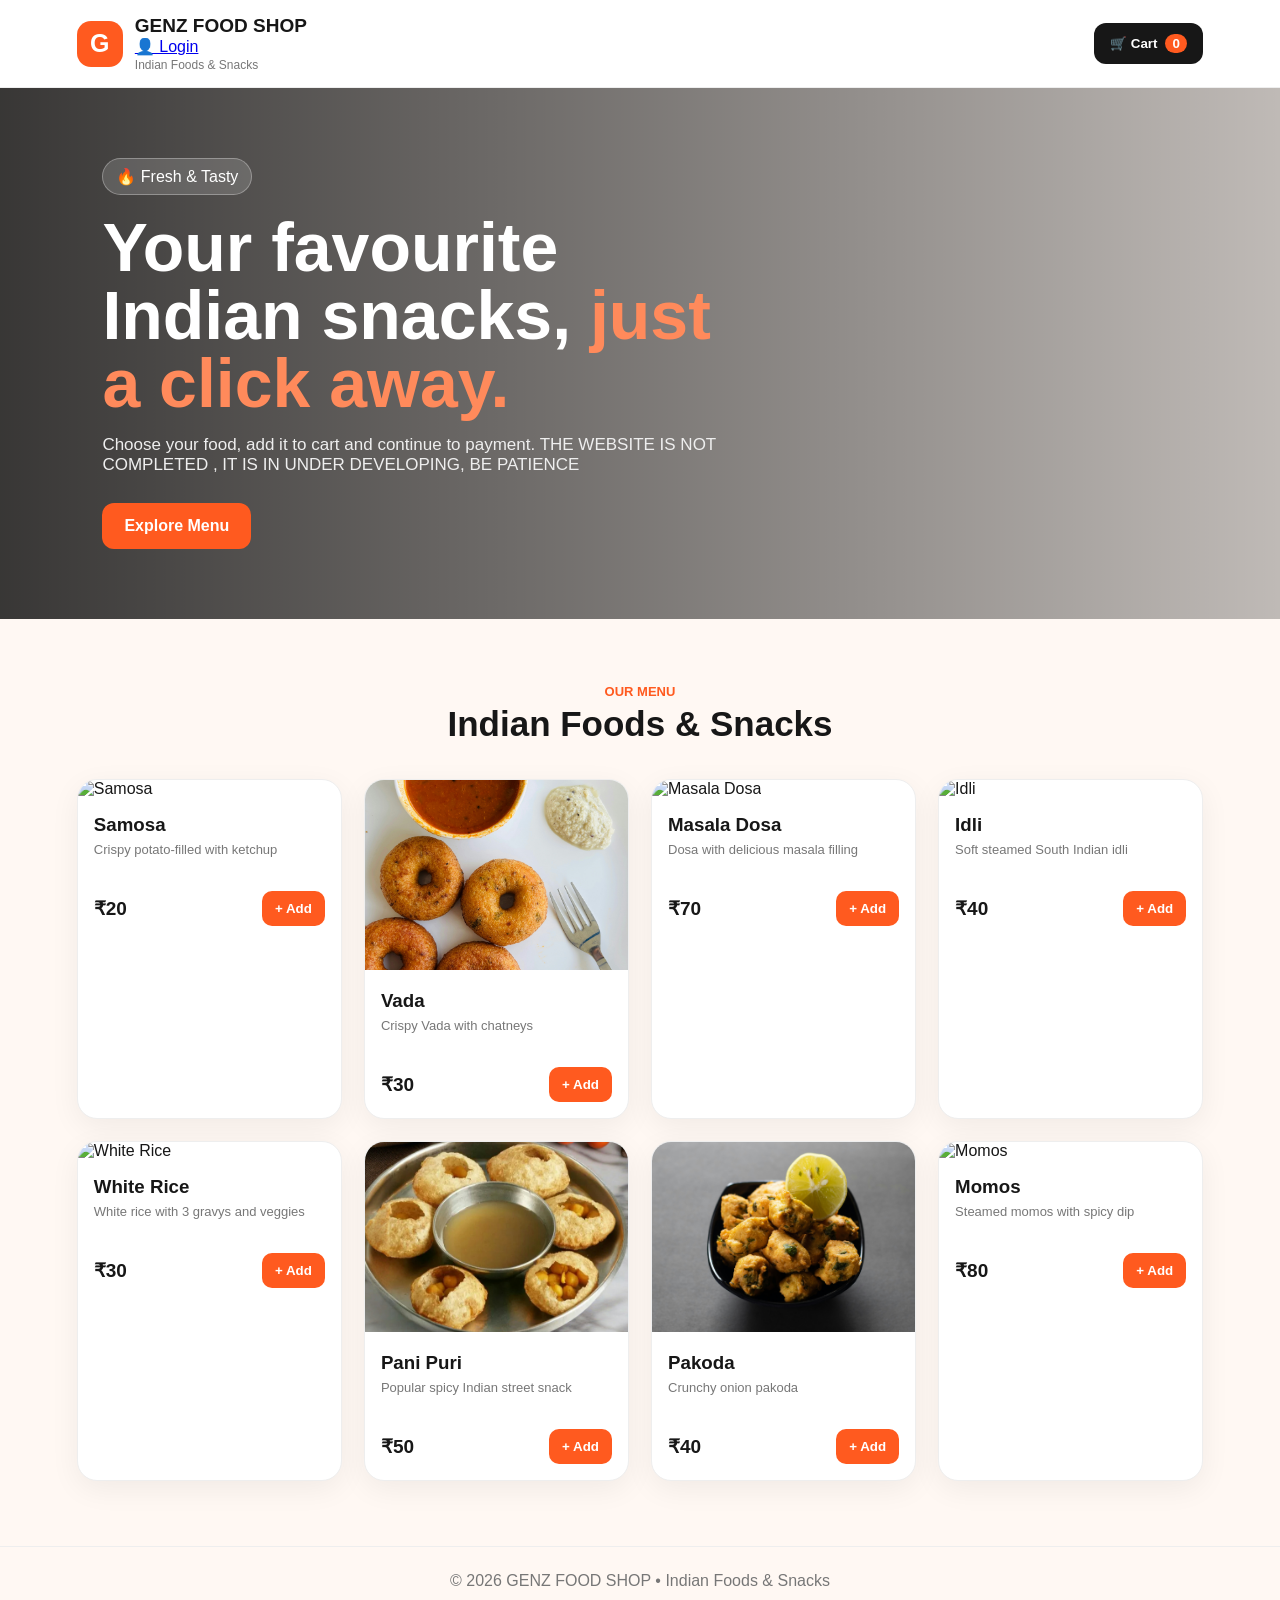
==== index.html @ d89b2d64 "Update index.html" ====
<!DOCTYPE html>
<html lang="en">
<head>
  <meta charset="UTF-8">
  <meta name="viewport" content="width=device-width, initial-scale=1.0">
  <title>GENZ FOOD SHOP</title>
  <link rel="stylesheet" href="style.css">
</head>
<body>
  <header class="header">
    <div class="brand">
      <div class="logo">G</div>
      <div>
        <h1>GENZ FOOD SHOP</h1>
<a href="login.html" class="login-btn">👤 Login</a>
        <p>Indian Foods & Snacks</p>
      </div>
    </div>
    <button class="cart-btn" onclick="openCart()">🛒 Cart <span id="cartCount">0</span></button>
  </header>

  <main>
    <section class="hero">
      <div>
        <span class="tag">🔥 Fresh & Tasty</span>
        <h2>Your favourite Indian snacks, <span>just a click away.</span></h2>
        <p>Choose your food, add it to cart and continue to payment. THE WEBSITE IS NOT COMPLETED , IT IS IN UNDER DEVELOPING, BE PATIENCE</p>
        <a href="#menu" class="hero-btn">Explore Menu</a>
      </div>
    </section>

    <section id="menu" class="menu-section">
      <div class="section-title">
        <p>OUR MENU</p>
        <h2>Indian Foods & Snacks</h2>
      </div>
      <div id="foodGrid" class="food-grid"></div>
    </section>
  </main>

  <div id="cartModal" class="modal">
    <div class="modal-content">
      <button class="close" onclick="closeCart()">×</button>
      <h2>Your Cart</h2>
      <div id="cartItems"></div>
      <div class="cart-footer">
        <strong>Total: ₹<span id="cartTotal">0</span></strong>
        <button class="checkout-btn" onclick="goToPayment()">Proceed to Payment →</button>
      </div>
    </div>
  </div>

  <footer>
    <p>© 2026 GENZ FOOD SHOP • Indian Foods & Snacks</p>
  </footer>

  <script src="script.js"></script>
</body>
</html>
---- style.css ----
* {
  margin: 0;
  padding: 0;
  box-sizing: border-box;
}

:root {
  --primary: #ff5a1f;
  --dark: #171717;
  --light: #fff8f3;
  --card: #ffffff;
  --muted: #777;
}

html { scroll-behavior: smooth; }

body {
  font-family: Arial, Helvetica, sans-serif;
  background: var(--light);
  color: var(--dark);
}

.header {
  position: sticky;
  top: 0;
  z-index: 20;
  display: flex;
  align-items: center;
  justify-content: space-between;
  padding: 15px 6%;
  background: rgba(255,255,255,.96);
  border-bottom: 1px solid #eee;
  backdrop-filter: blur(10px);
}

.brand {
  display: flex;
  align-items: center;
  gap: 12px;
}

.logo {
  width: 46px;
  height: 46px;
  display: grid;
  place-items: center;
  border-radius: 14px;
  background: var(--primary);
  color: white;
  font-size: 25px;
  font-weight: 900;
}

.brand h1 { font-size: 19px; }
.brand p { color: var(--muted); font-size: 12px; margin-top: 2px; }

.cart-btn, .hero-btn, .add-btn, .checkout-btn {
  border: 0;
  cursor: pointer;
  font-weight: 700;
}

.cart-btn {
  background: var(--dark);
  color: white;
  padding: 11px 16px;
  border-radius: 12px;
}

.cart-btn span {
  display: inline-block;
  min-width: 22px;
  padding: 2px 6px;
  margin-left: 4px;
  border-radius: 20px;
  background: var(--primary);
}

.hero {
  min-height: 430px;
  padding: 70px 8%;
  display: flex;
  align-items: center;
  background:
    linear-gradient(90deg, rgba(0,0,0,.78), rgba(0,0,0,.25)),
    url("https://images.unsplash.com/photo-1601050690597-df0568f70950?auto=format&fit=crop&w=1600&q=80")
    center/cover;
  color: white;
}

.hero > div { max-width: 650px; }

.tag {
  display: inline-block;
  background: rgba(255,255,255,.15);
  border: 1px solid rgba(255,255,255,.3);
  padding: 8px 13px;
  border-radius: 30px;
  margin-bottom: 18px;
}

.hero h2 {
  font-size: clamp(38px, 6vw, 68px);
  line-height: 1;
  margin-bottom: 18px;
}

.hero h2 span { color: #ff8a5b; }

.hero p {
  color: #eee;
  font-size: 17px;
  margin-bottom: 28px;
}

.hero-btn {
  display: inline-block;
  padding: 14px 22px;
  border-radius: 12px;
  background: var(--primary);
  color: white;
  text-decoration: none;
}

.menu-section {
  padding: 65px 6%;
}

.section-title { text-align: center; margin-bottom: 35px; }
.section-title p { color: var(--primary); font-weight: 800; font-size: 13px; }
.section-title h2 { font-size: 35px; margin-top: 5px; }

.food-grid {
  display: grid;
  grid-template-columns: repeat(auto-fit, minmax(220px, 1fr));
  gap: 22px;
  max-width: 1200px;
  margin: auto;
}

.food-card {
  overflow: hidden;
  background: var(--card);
  border: 1px solid #eee;
  border-radius: 20px;
  box-shadow: 0 8px 30px rgba(0,0,0,.06);
}

.food-card img {
  width: 100%;
  height: 190px;
  object-fit: cover;
}

.food-info { padding: 16px; }
.food-info h3 { margin-bottom: 6px; }
.food-info p { color: var(--muted); font-size: 13px; min-height: 34px; }

.food-bottom {
  display: flex;
  align-items: center;
  justify-content: space-between;
  margin-top: 15px;
}

.price { font-size: 19px; font-weight: 800; }

.add-btn {
  padding: 10px 13px;
  background: var(--primary);
  color: white;
  border-radius: 10px;
}

.modal {
  display: none;
  position: fixed;
  inset: 0;
  z-index: 50;
  background: rgba(0,0,0,.6);
  padding: 20px;
}

.modal-content {
  position: relative;
  max-width: 600px;
  max-height: 90vh;
  overflow: auto;
  margin: 5vh auto;
  background: white;
  border-radius: 22px;
  padding: 25px;
}

.close {
  position: absolute;
  right: 18px;
  top: 12px;
  border: 0;
  background: none;
  font-size: 32px;
  cursor: pointer;
}

.modal-content h2 { margin-bottom: 20px; }

.cart-item {
  display: flex;
  align-items: center;
  gap: 12px;
  padding: 13px 0;
  border-bottom: 1px solid #eee;
}

.cart-item img {
  width: 65px;
  height: 65px;
  object-fit: cover;
  border-radius: 12px;
}

.cart-info { flex: 1; }
.cart-info h3 { font-size: 15px; }
.cart-info p { color: var(--muted); font-size: 13px; margin-top: 4px; }

.qty {
  display: flex;
  align-items: center;
  gap: 8px;
}

.qty button {
  width: 30px;
  height: 30px;
  border: 0;
  border-radius: 8px;
  background: #eee;
  cursor: pointer;
  font-size: 18px;
}

.remove {
  color: #d22;
  background: none !important;
  font-size: 13px !important;
  width: auto !important;
}

.cart-footer {
  margin-top: 20px;
  display: flex;
  gap: 15px;
  align-items: center;
  justify-content: space-between;
  flex-wrap: wrap;
}

.cart-footer strong { font-size: 20px; }

.checkout-btn {
  padding: 13px 18px;
  background: var(--dark);
  color: white;
  border-radius: 11px;
}

.empty {
  text-align: center;
  color: var(--muted);
  padding: 30px 0;
}

footer {
  padding: 25px;
  text-align: center;
  color: #777;
  border-top: 1px solid #eee;
}

@media (max-width: 600px) {
  .header { padding: 12px 4%; }
  .brand h1 { font-size: 15px; }
  .brand p { font-size: 10px; }
  .cart-btn { padding: 9px 11px; }
  .hero { min-height: 430px; padding: 55px 7%; }
  .menu-section { padding: 45px 5%; }
  .section-title h2 { font-size: 28px; }
  .food-grid { grid-template-columns: repeat(2, 1fr); gap: 12px; }
  .food-card img { height: 140px; }
  .food-info { padding: 11px; }
  .food-info h3 { font-size: 15px; }
  .food-info p { font-size: 11px; }
  .food-bottom { align-items: flex-start; gap: 7px; flex-direction: column; }
  .add-btn { width: 100%; }
}
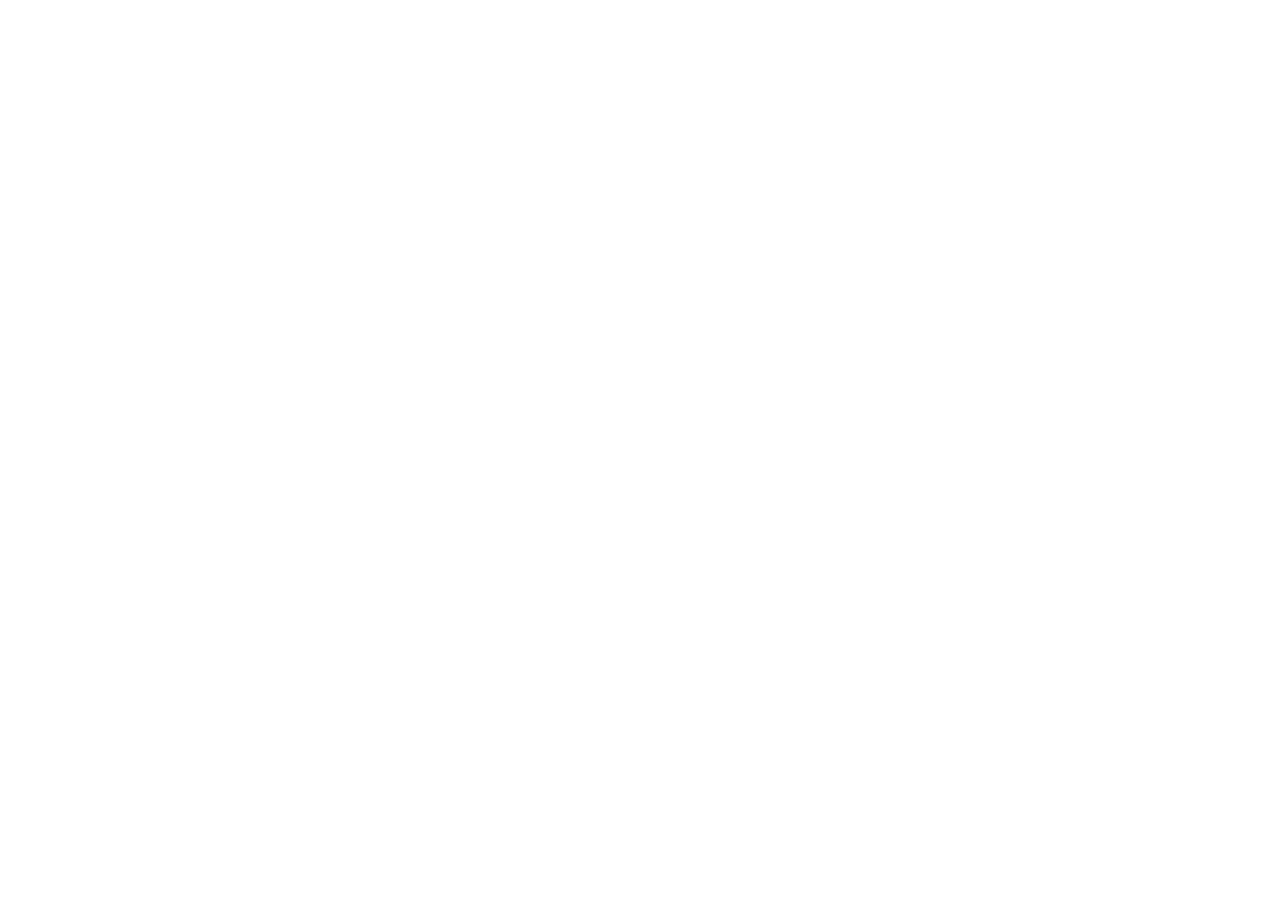
==== commit 5b8c0ab5: "Update index.html" ====
--- a/index.html
+++ b/index.html
@@ -5,55 +5,256 @@
   <meta name="viewport" content="width=device-width, initial-scale=1.0">
   <title>GENZ FOOD SHOP</title>
   <link rel="stylesheet" href="style.css">
+
+  <style>
+    /* Hide the shop until Firebase checks login */
+    body {
+      display: none;
+    }
+  </style>
 </head>
+
 <body>
+
   <header class="header">
+
     <div class="brand">
+
       <div class="logo">G</div>
+
       <div>
+
         <h1>GENZ FOOD SHOP</h1>
-<a href="login.html" class="login-btn">👤 Login</a>
+
+        <a href="login.html" class="login-btn">
+          👤 Login
+        </a>
+
         <p>Indian Foods & Snacks</p>
-      </div>
+
+      </div>
+
     </div>
-    <button class="cart-btn" onclick="openCart()">🛒 Cart <span id="cartCount">0</span></button>
+
+    <button
+      class="cart-btn"
+      onclick="openCart()"
+    >
+      🛒 Cart
+      <span id="cartCount">0</span>
+    </button>
+
   </header>
 
+
   <main>
+
     <section class="hero">
+
       <div>
-        <span class="tag">🔥 Fresh & Tasty</span>
-        <h2>Your favourite Indian snacks, <span>just a click away.</span></h2>
-        <p>Choose your food, add it to cart and continue to payment. THE WEBSITE IS NOT COMPLETED , IT IS IN UNDER DEVELOPING, BE PATIENCE</p>
-        <a href="#menu" class="hero-btn">Explore Menu</a>
-      </div>
+
+        <span class="tag">
+          🔥 Fresh & Tasty
+        </span>
+
+        <h2>
+          Your favourite Indian snacks,
+          <span>just a click away.</span>
+        </h2>
+
+        <p>
+          Choose your food, add it to cart and continue to payment.
+          THE WEBSITE IS NOT COMPLETED, IT IS IN UNDER DEVELOPING,
+          BE PATIENT.
+        </p>
+
+        <a
+          href="#menu"
+          class="hero-btn"
+        >
+          Explore Menu
+        </a>
+
+      </div>
+
     </section>
 
-    <section id="menu" class="menu-section">
+
+    <section
+      id="menu"
+      class="menu-section"
+    >
+
       <div class="section-title">
+
         <p>OUR MENU</p>
-        <h2>Indian Foods & Snacks</h2>
-      </div>
-      <div id="foodGrid" class="food-grid"></div>
+
+        <h2>
+          Indian Foods & Snacks
+        </h2>
+
+      </div>
+
+      <div
+        id="foodGrid"
+        class="food-grid"
+      ></div>
+
     </section>
+
   </main>
 
-  <div id="cartModal" class="modal">
+
+  <!-- CART -->
+
+  <div
+    id="cartModal"
+    class="modal"
+  >
+
     <div class="modal-content">
-      <button class="close" onclick="closeCart()">×</button>
-      <h2>Your Cart</h2>
+
+      <button
+        class="close"
+        onclick="closeCart()"
+      >
+        ×
+      </button>
+
+      <h2>
+        Your Cart
+      </h2>
+
       <div id="cartItems"></div>
+
       <div class="cart-footer">
-        <strong>Total: ₹<span id="cartTotal">0</span></strong>
-        <button class="checkout-btn" onclick="goToPayment()">Proceed to Payment →</button>
-      </div>
+
+        <strong>
+          Total: ₹
+          <span id="cartTotal">0</span>
+        </strong>
+
+        <button
+          class="checkout-btn"
+          onclick="goToPayment()"
+        >
+          Proceed to Payment →
+        </button>
+
+      </div>
+
     </div>
+
   </div>
 
+
   <footer>
-    <p>© 2026 GENZ FOOD SHOP • Indian Foods & Snacks</p>
+
+    <p>
+      © 2026 GENZ FOOD SHOP • Indian Foods & Snacks
+    </p>
+
   </footer>
 
+
+  <!-- YOUR EXISTING SCRIPT -->
+
   <script src="script.js"></script>
+
+
+  <!-- FIREBASE LOGIN CHECK -->
+
+  <script type="module">
+
+    import { initializeApp }
+      from "https://www.gstatic.com/firebasejs/12.1.0/firebase-app.js";
+
+    import {
+      getAuth,
+      onAuthStateChanged
+    }
+      from "https://www.gstatic.com/firebasejs/12.1.0/firebase-auth.js";
+
+
+    /* =========================
+       FIREBASE CONFIG
+    ========================== */
+
+    const firebaseConfig = {
+
+      apiKey:
+        "AIzaSyBYgXkb6ED1gQDbpJpNj3a8fvwDqmOv5yQ",
+
+      authDomain:
+        "genz-food-shop.firebaseapp.com",
+
+      projectId:
+        "genz-food-shop",
+
+      storageBucket:
+        "genz-food-shop.firebasestorage.app",
+
+      messagingSenderId:
+        "259228392374",
+
+      appId:
+        "1:259228392374:web:6af3a0d3c93597a5b5bf17",
+
+      measurementId:
+        "G-LT095LEWJ6"
+    };
+
+
+    /* =========================
+       START FIREBASE
+    ========================== */
+
+    const app =
+      initializeApp(firebaseConfig);
+
+    const auth =
+      getAuth(app);
+
+
+    /* =========================
+       CHECK LOGIN
+    ========================== */
+
+    onAuthStateChanged(
+      auth,
+      (user) => {
+
+        if (user) {
+
+          /*
+            USER IS LOGGED IN
+
+            Show the food shop.
+          */
+
+          document.body.style.display =
+            "block";
+
+        }
+
+        else {
+
+          /*
+            USER IS NOT LOGGED IN
+
+            Send them to login page.
+          */
+
+          window.location.replace(
+            "login.html"
+          );
+
+        }
+
+      }
+    );
+
+  </script>
+
 </body>
-</html>
+</html>
--- a/style.css
+++ b/style.css
@@ -52,7 +52,28 @@
 }
 
 .brand h1 { font-size: 19px; }
-.brand p { color: var(--muted); font-size: 12px; margin-top: 2px; }
+
+.brand p {
+  color: var(--muted);
+  font-size: 12px;
+  margin-top: 2px;
+}
+
+/* LOGIN BUTTON */
+.login-btn {
+  display: inline-block;
+  background: var(--primary);
+  color: white;
+  padding: 10px 15px;
+  border-radius: 11px;
+  text-decoration: none;
+  font-weight: 700;
+  margin-right: 8px;
+}
+
+.login-btn:hover {
+  opacity: 0.9;
+}
 
 .cart-btn, .hero-btn, .add-btn, .checkout-btn {
   border: 0;
@@ -126,9 +147,21 @@
   padding: 65px 6%;
 }
 
-.section-title { text-align: center; margin-bottom: 35px; }
-.section-title p { color: var(--primary); font-weight: 800; font-size: 13px; }
-.section-title h2 { font-size: 35px; margin-top: 5px; }
+.section-title {
+  text-align: center;
+  margin-bottom: 35px;
+}
+
+.section-title p {
+  color: var(--primary);
+  font-weight: 800;
+  font-size: 13px;
+}
+
+.section-title h2 {
+  font-size: 35px;
+  margin-top: 5px;
+}
 
 .food-grid {
   display: grid;
@@ -153,8 +186,16 @@
 }
 
 .food-info { padding: 16px; }
-.food-info h3 { margin-bottom: 6px; }
-.food-info p { color: var(--muted); font-size: 13px; min-height: 34px; }
+
+.food-info h3 {
+  margin-bottom: 6px;
+}
+
+.food-info p {
+  color: var(--muted);
+  font-size: 13px;
+  min-height: 34px;
+}
 
 .food-bottom {
   display: flex;
@@ -163,7 +204,10 @@
   margin-top: 15px;
 }
 
-.price { font-size: 19px; font-weight: 800; }
+.price {
+  font-size: 19px;
+  font-weight: 800;
+}
 
 .add-btn {
   padding: 10px 13px;
@@ -202,7 +246,9 @@
   cursor: pointer;
 }
 
-.modal-content h2 { margin-bottom: 20px; }
+.modal-content h2 {
+  margin-bottom: 20px;
+}
 
 .cart-item {
   display: flex;
@@ -219,9 +265,19 @@
   border-radius: 12px;
 }
 
-.cart-info { flex: 1; }
-.cart-info h3 { font-size: 15px; }
-.cart-info p { color: var(--muted); font-size: 13px; margin-top: 4px; }
+.cart-info {
+  flex: 1;
+}
+
+.cart-info h3 {
+  font-size: 15px;
+}
+
+.cart-info p {
+  color: var(--muted);
+  font-size: 13px;
+  margin-top: 4px;
+}
 
 .qty {
   display: flex;
@@ -255,7 +311,9 @@
   flex-wrap: wrap;
 }
 
-.cart-footer strong { font-size: 20px; }
+.cart-footer strong {
+  font-size: 20px;
+}
 
 .checkout-btn {
   padding: 13px 18px;
@@ -278,18 +336,70 @@
 }
 
 @media (max-width: 600px) {
-  .header { padding: 12px 4%; }
-  .brand h1 { font-size: 15px; }
-  .brand p { font-size: 10px; }
-  .cart-btn { padding: 9px 11px; }
-  .hero { min-height: 430px; padding: 55px 7%; }
-  .menu-section { padding: 45px 5%; }
-  .section-title h2 { font-size: 28px; }
-  .food-grid { grid-template-columns: repeat(2, 1fr); gap: 12px; }
-  .food-card img { height: 140px; }
-  .food-info { padding: 11px; }
-  .food-info h3 { font-size: 15px; }
-  .food-info p { font-size: 11px; }
-  .food-bottom { align-items: flex-start; gap: 7px; flex-direction: column; }
-  .add-btn { width: 100%; }
-}
+
+  .header {
+    padding: 12px 4%;
+  }
+
+  .brand h1 {
+    font-size: 15px;
+  }
+
+  .brand p {
+    font-size: 10px;
+  }
+
+  .login-btn {
+    padding: 8px 10px;
+    font-size: 13px;
+    margin-right: 4px;
+  }
+
+  .cart-btn {
+    padding: 9px 11px;
+  }
+
+  .hero {
+    min-height: 430px;
+    padding: 55px 7%;
+  }
+
+  .menu-section {
+    padding: 45px 5%;
+  }
+
+  .section-title h2 {
+    font-size: 28px;
+  }
+
+  .food-grid {
+    grid-template-columns: repeat(2, 1fr);
+    gap: 12px;
+  }
+
+  .food-card img {
+    height: 140px;
+  }
+
+  .food-info {
+    padding: 11px;
+  }
+
+  .food-info h3 {
+    font-size: 15px;
+  }
+
+  .food-info p {
+    font-size: 11px;
+  }
+
+  .food-bottom {
+    align-items: flex-start;
+    gap: 7px;
+    flex-direction: column;
+  }
+
+  .add-btn {
+    width: 100%;
+  }
+}
